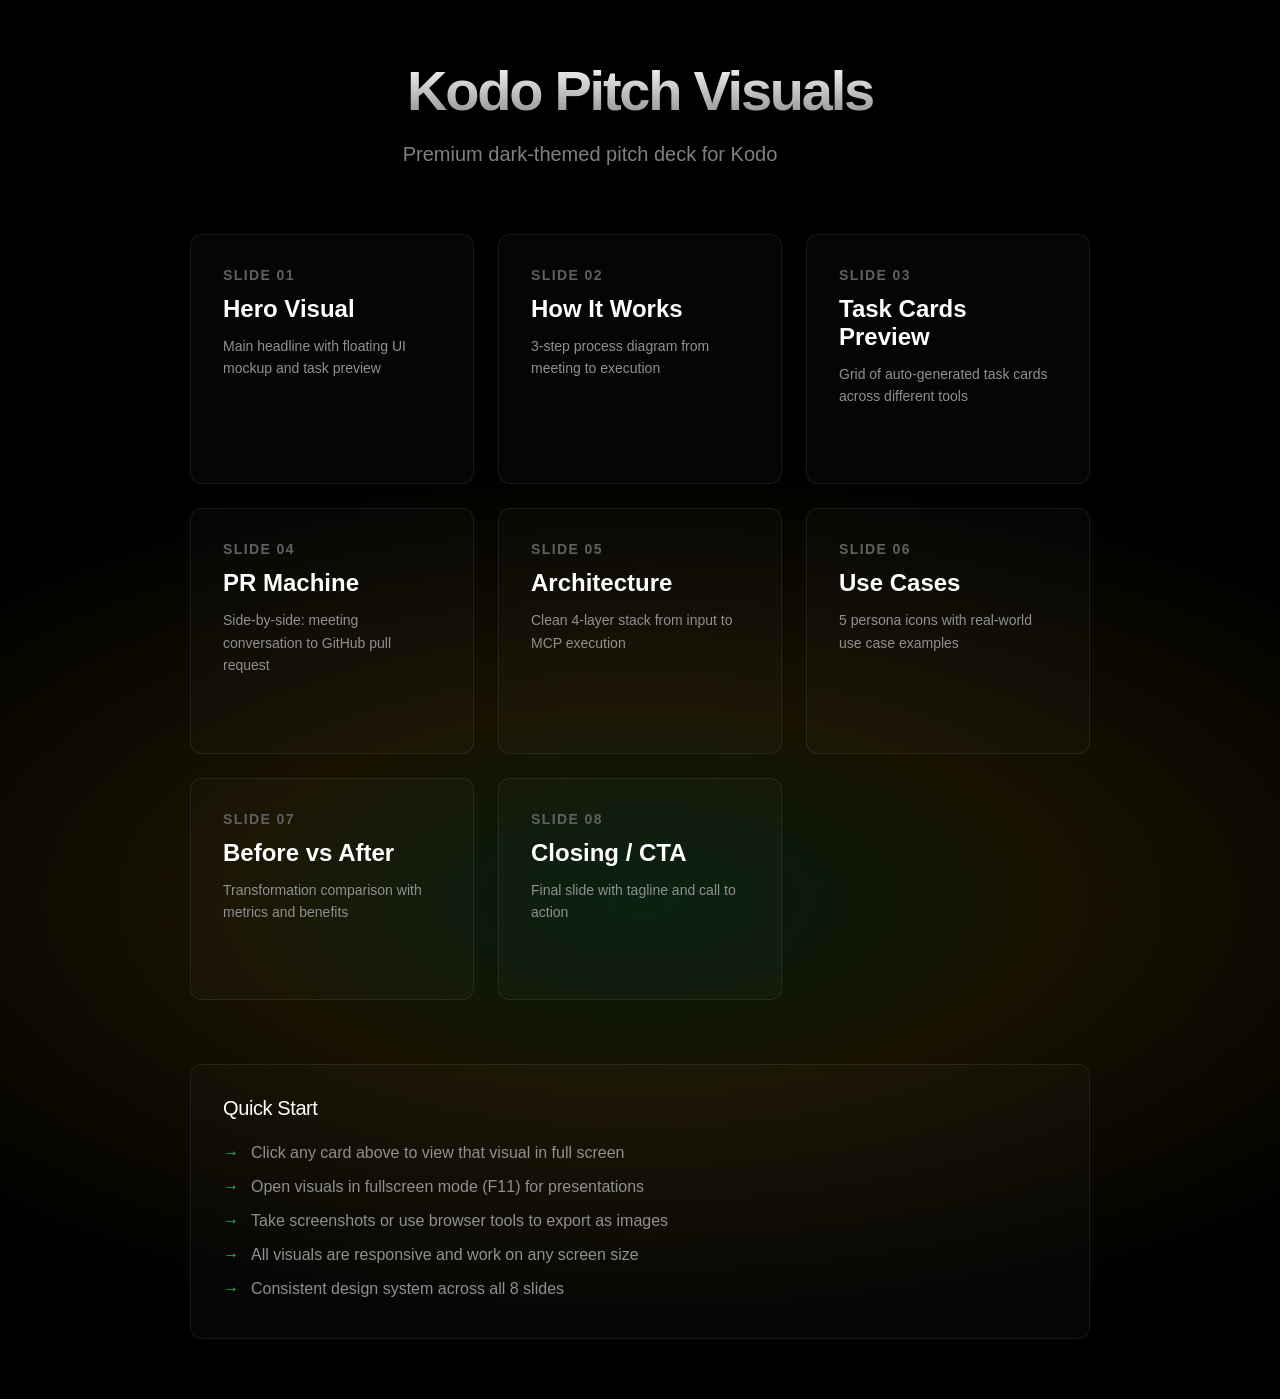
==== pitch-visuals/index.html @ 72a67981 "Add premium dark-themed Kodo pitch visuals Created a complete set of 8 pitch deck visuals for Kodo w" ====
<!DOCTYPE html>
<html lang="en">
<head>
  <meta charset="UTF-8">
  <meta name="viewport" content="width=device-width, initial-scale=1.0">
  <title>Kodo Pitch Visuals - Navigation</title>
  <link rel="stylesheet" href="shared-styles.css">
  <style>
    .nav-section {
      max-width: 900px;
      margin: 0 auto;
      text-align: center;
    }

    .nav-title {
      font-size: 3.5rem;
      font-weight: 600;
      letter-spacing: -0.04em;
      margin-bottom: 1rem;
      background: linear-gradient(180deg, #ffffff 0%, #888888 100%);
      -webkit-background-clip: text;
      -webkit-text-fill-color: transparent;
      background-clip: text;
    }

    .nav-subtitle {
      font-size: 1.25rem;
      color: #808080;
      margin-bottom: 4rem;
    }

    .visuals-grid {
      display: grid;
      grid-template-columns: repeat(auto-fit, minmax(280px, 1fr));
      gap: 1.5rem;
    }

    .visual-card {
      background: rgba(255, 255, 255, 0.02);
      border: 1px solid rgba(255, 255, 255, 0.08);
      border-radius: 12px;
      padding: 2rem;
      text-align: left;
      transition: all 0.3s ease;
      text-decoration: none;
      display: block;
    }

    .visual-card:hover {
      border-color: rgba(34, 197, 94, 0.3);
      background: rgba(255, 255, 255, 0.04);
      transform: translateY(-4px);
    }

    .card-number {
      font-size: 0.875rem;
      color: #606060;
      font-weight: 600;
      text-transform: uppercase;
      letter-spacing: 0.1em;
      margin-bottom: 0.75rem;
    }

    .card-title {
      font-size: 1.5rem;
      font-weight: 600;
      color: #ffffff;
      margin-bottom: 0.75rem;
    }

    .card-description {
      font-size: 0.875rem;
      color: #909090;
      line-height: 1.6;
    }

    .arrow-icon {
      margin-top: 1rem;
      color: #22c55e;
      font-size: 1.5rem;
      opacity: 0;
      transform: translateX(-10px);
      transition: all 0.3s ease;
    }

    .visual-card:hover .arrow-icon {
      opacity: 1;
      transform: translateX(0);
    }

    .instructions {
      margin-top: 4rem;
      padding: 2rem;
      background: rgba(255, 255, 255, 0.02);
      border: 1px solid rgba(255, 255, 255, 0.08);
      border-radius: 12px;
      text-align: left;
    }

    .instructions h3 {
      font-size: 1.25rem;
      color: #ffffff;
      margin-bottom: 1rem;
    }

    .instructions ul {
      list-style: none;
      padding: 0;
    }

    .instructions li {
      padding: 0.5rem 0;
      color: #909090;
      display: flex;
      align-items: flex-start;
      gap: 0.75rem;
    }

    .instructions li::before {
      content: "→";
      color: #22c55e;
      flex-shrink: 0;
    }
  </style>
</head>
<body>
  <div class="container">
    <div class="nav-section">
      <h1 class="nav-title">Kodo Pitch Visuals</h1>
      <p class="nav-subtitle">Premium dark-themed pitch deck for Kodo</p>

      <div class="visuals-grid">
        <a href="01-hero.html" class="visual-card">
          <div class="card-number">Slide 01</div>
          <div class="card-title">Hero Visual</div>
          <div class="card-description">
            Main headline with floating UI mockup and task preview
          </div>
          <div class="arrow-icon">→</div>
        </a>

        <a href="02-how-it-works.html" class="visual-card">
          <div class="card-number">Slide 02</div>
          <div class="card-title">How It Works</div>
          <div class="card-description">
            3-step process diagram from meeting to execution
          </div>
          <div class="arrow-icon">→</div>
        </a>

        <a href="03-task-cards.html" class="visual-card">
          <div class="card-number">Slide 03</div>
          <div class="card-title">Task Cards Preview</div>
          <div class="card-description">
            Grid of auto-generated task cards across different tools
          </div>
          <div class="arrow-icon">→</div>
        </a>

        <a href="04-pr-machine.html" class="visual-card">
          <div class="card-number">Slide 04</div>
          <div class="card-title">PR Machine</div>
          <div class="card-description">
            Side-by-side: meeting conversation to GitHub pull request
          </div>
          <div class="arrow-icon">→</div>
        </a>

        <a href="05-architecture.html" class="visual-card">
          <div class="card-number">Slide 05</div>
          <div class="card-title">Architecture</div>
          <div class="card-description">
            Clean 4-layer stack from input to MCP execution
          </div>
          <div class="arrow-icon">→</div>
        </a>

        <a href="06-use-cases.html" class="visual-card">
          <div class="card-number">Slide 06</div>
          <div class="card-title">Use Cases</div>
          <div class="card-description">
            5 persona icons with real-world use case examples
          </div>
          <div class="arrow-icon">→</div>
        </a>

        <a href="07-before-after.html" class="visual-card">
          <div class="card-number">Slide 07</div>
          <div class="card-title">Before vs After</div>
          <div class="card-description">
            Transformation comparison with metrics and benefits
          </div>
          <div class="arrow-icon">→</div>
        </a>

        <a href="08-closing.html" class="visual-card">
          <div class="card-number">Slide 08</div>
          <div class="card-title">Closing / CTA</div>
          <div class="card-description">
            Final slide with tagline and call to action
          </div>
          <div class="arrow-icon">→</div>
        </a>
      </div>

      <div class="instructions">
        <h3>Quick Start</h3>
        <ul>
          <li>Click any card above to view that visual in full screen</li>
          <li>Open visuals in fullscreen mode (F11) for presentations</li>
          <li>Take screenshots or use browser tools to export as images</li>
          <li>All visuals are responsive and work on any screen size</li>
          <li>Consistent design system across all 8 slides</li>
        </ul>
      </div>
    </div>
  </div>
</body>
</html>
---- pitch-visuals/shared-styles.css ----
/* Kodo Pitch Visuals - Shared Styles */
/* Premium dark theme with aurora glow - Linear/Vercel/Anthropic aesthetic */

* {
  margin: 0;
  padding: 0;
  box-sizing: border-box;
}

body {
  background: #000000;
  font-family: -apple-system, BlinkMacSystemFont, 'Segoe UI', 'Inter', 'Helvetica Neue', Arial, sans-serif;
  color: #ffffff;
  min-height: 100vh;
  display: flex;
  align-items: center;
  justify-content: center;
  position: relative;
  overflow: hidden;
  padding: 60px;
}

/* Aurora Glow Effect - Bottom Edge */
body::before {
  content: '';
  position: fixed;
  bottom: -50%;
  left: 50%;
  transform: translateX(-50%);
  width: 150%;
  height: 100%;
  background: radial-gradient(
    ellipse at center,
    rgba(34, 197, 94, 0.15) 0%,
    rgba(234, 179, 8, 0.1) 30%,
    transparent 70%
  );
  pointer-events: none;
  z-index: 0;
}

.container {
  position: relative;
  z-index: 1;
  max-width: 1400px;
  width: 100%;
}

/* Typography */
h1 {
  font-size: 4.5rem;
  font-weight: 600;
  letter-spacing: -0.04em;
  line-height: 1.1;
  margin-bottom: 1.5rem;
  background: linear-gradient(180deg, #ffffff 0%, #a0a0a0 100%);
  -webkit-background-clip: text;
  -webkit-text-fill-color: transparent;
  background-clip: text;
}

h2 {
  font-size: 2.5rem;
  font-weight: 600;
  letter-spacing: -0.03em;
  line-height: 1.2;
  margin-bottom: 1rem;
}

h3 {
  font-size: 1.5rem;
  font-weight: 500;
  letter-spacing: -0.02em;
  margin-bottom: 0.75rem;
  color: #e5e5e5;
}

p {
  font-size: 1.25rem;
  line-height: 1.6;
  color: #a0a0a0;
  max-width: 800px;
}

/* Accent Colors */
.accent {
  color: #22c55e;
}

.subtle-glow {
  text-shadow: 0 0 40px rgba(34, 197, 94, 0.3);
}

/* Cards */
.card {
  background: rgba(255, 255, 255, 0.03);
  border: 1px solid rgba(255, 255, 255, 0.08);
  border-radius: 12px;
  padding: 1.5rem;
  backdrop-filter: blur(10px);
  transition: all 0.3s ease;
}

.card:hover {
  border-color: rgba(34, 197, 94, 0.3);
  background: rgba(255, 255, 255, 0.05);
}

/* Icons */
.icon {
  width: 48px;
  height: 48px;
  display: flex;
  align-items: center;
  justify-content: center;
  border-radius: 8px;
  background: rgba(255, 255, 255, 0.05);
  border: 1px solid rgba(255, 255, 255, 0.1);
}

.icon svg {
  width: 24px;
  height: 24px;
  stroke: #ffffff;
  fill: none;
  stroke-width: 2;
}

/* Grid Layouts */
.grid {
  display: grid;
  gap: 1.5rem;
}

.grid-2 {
  grid-template-columns: repeat(2, 1fr);
}

.grid-3 {
  grid-template-columns: repeat(3, 1fr);
}

.grid-4 {
  grid-template-columns: repeat(2, 1fr);
}

@media (min-width: 768px) {
  .grid-4 {
    grid-template-columns: repeat(4, 1fr);
  }
}

/* Arrows and Connectors */
.arrow {
  color: rgba(255, 255, 255, 0.2);
  font-size: 2rem;
  display: flex;
  align-items: center;
  justify-content: center;
}

/* Code Blocks */
.code-block {
  background: rgba(255, 255, 255, 0.02);
  border: 1px solid rgba(255, 255, 255, 0.08);
  border-radius: 8px;
  padding: 1rem;
  font-family: 'SF Mono', 'Monaco', 'Cascadia Code', 'Consolas', monospace;
  font-size: 0.875rem;
  color: #d4d4d4;
  line-height: 1.6;
  overflow-x: auto;
}

/* Animations */
@keyframes fadeIn {
  from {
    opacity: 0;
    transform: translateY(20px);
  }
  to {
    opacity: 1;
    transform: translateY(0);
  }
}

.fade-in {
  animation: fadeIn 0.6s ease-out forwards;
}

/* Utility Classes */
.text-center {
  text-align: center;
}

.mb-2 {
  margin-bottom: 2rem;
}

.mb-4 {
  margin-bottom: 4rem;
}

.mt-4 {
  margin-top: 4rem;
}

.flex {
  display: flex;
}

.flex-col {
  flex-direction: column;
}

.items-center {
  align-items: center;
}

.justify-center {
  justify-content: center;
}

.gap-2 {
  gap: 2rem;
}

.gap-4 {
  gap: 4rem;
}

/* Responsive */
@media (max-width: 768px) {
  body {
    padding: 30px;
  }

  h1 {
    font-size: 3rem;
  }

  h2 {
    font-size: 2rem;
  }

  .grid-2,
  .grid-3,
  .grid-4 {
    grid-template-columns: 1fr;
  }
}
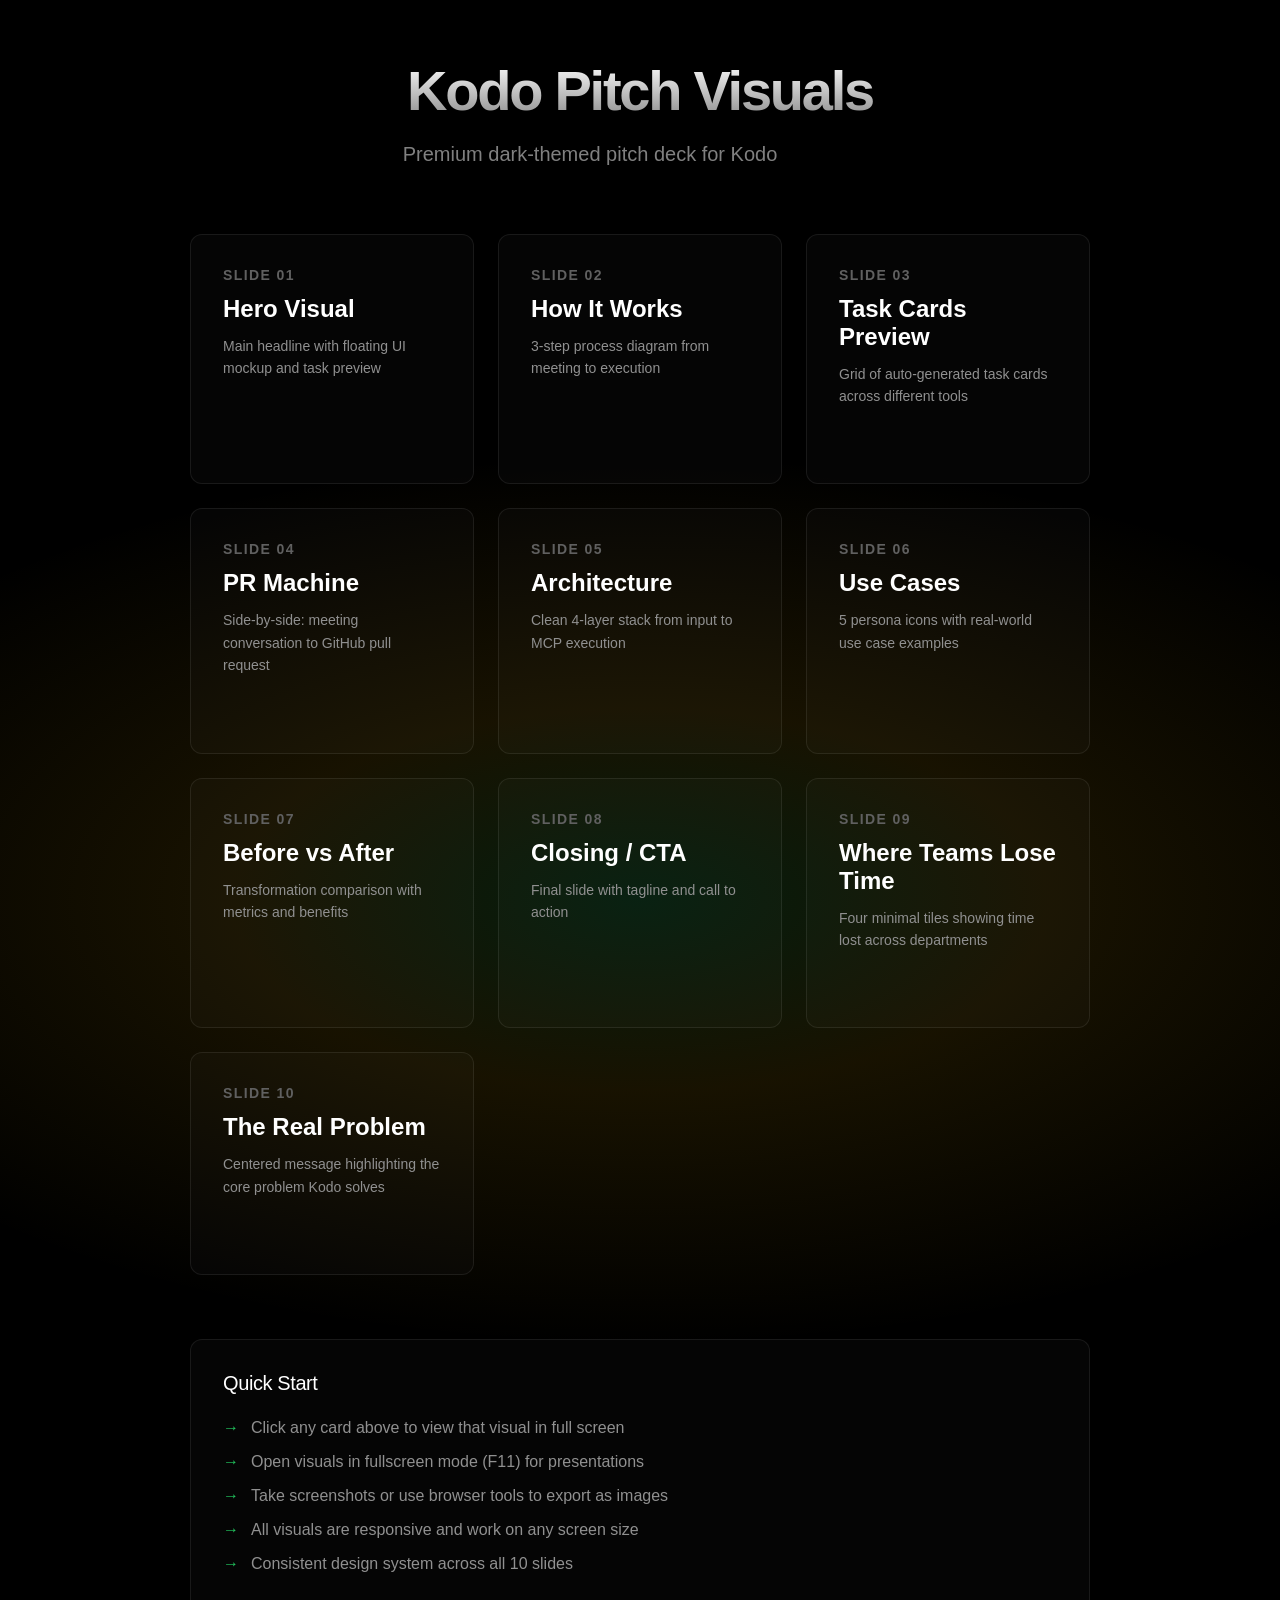
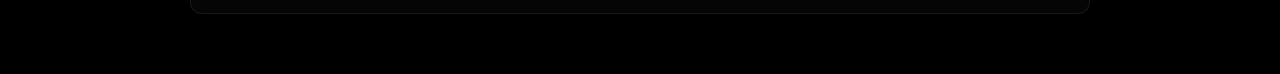
==== commit 56b1c59f: "Redesign all pitch slides with premium minimal dark theme Updates: - Refined all slides to ultra-min" ====
--- a/pitch-visuals/index.html
+++ b/pitch-visuals/index.html
@@ -201,6 +201,24 @@
           </div>
           <div class="arrow-icon">→</div>
         </a>
+
+        <a href="09-teams-lose-time.html" class="visual-card">
+          <div class="card-number">Slide 09</div>
+          <div class="card-title">Where Teams Lose Time</div>
+          <div class="card-description">
+            Four minimal tiles showing time lost across departments
+          </div>
+          <div class="arrow-icon">→</div>
+        </a>
+
+        <a href="10-the-real-problem.html" class="visual-card">
+          <div class="card-number">Slide 10</div>
+          <div class="card-title">The Real Problem</div>
+          <div class="card-description">
+            Centered message highlighting the core problem Kodo solves
+          </div>
+          <div class="arrow-icon">→</div>
+        </a>
       </div>
 
       <div class="instructions">
@@ -210,7 +228,7 @@
           <li>Open visuals in fullscreen mode (F11) for presentations</li>
           <li>Take screenshots or use browser tools to export as images</li>
           <li>All visuals are responsive and work on any screen size</li>
-          <li>Consistent design system across all 8 slides</li>
+          <li>Consistent design system across all 10 slides</li>
         </ul>
       </div>
     </div>
